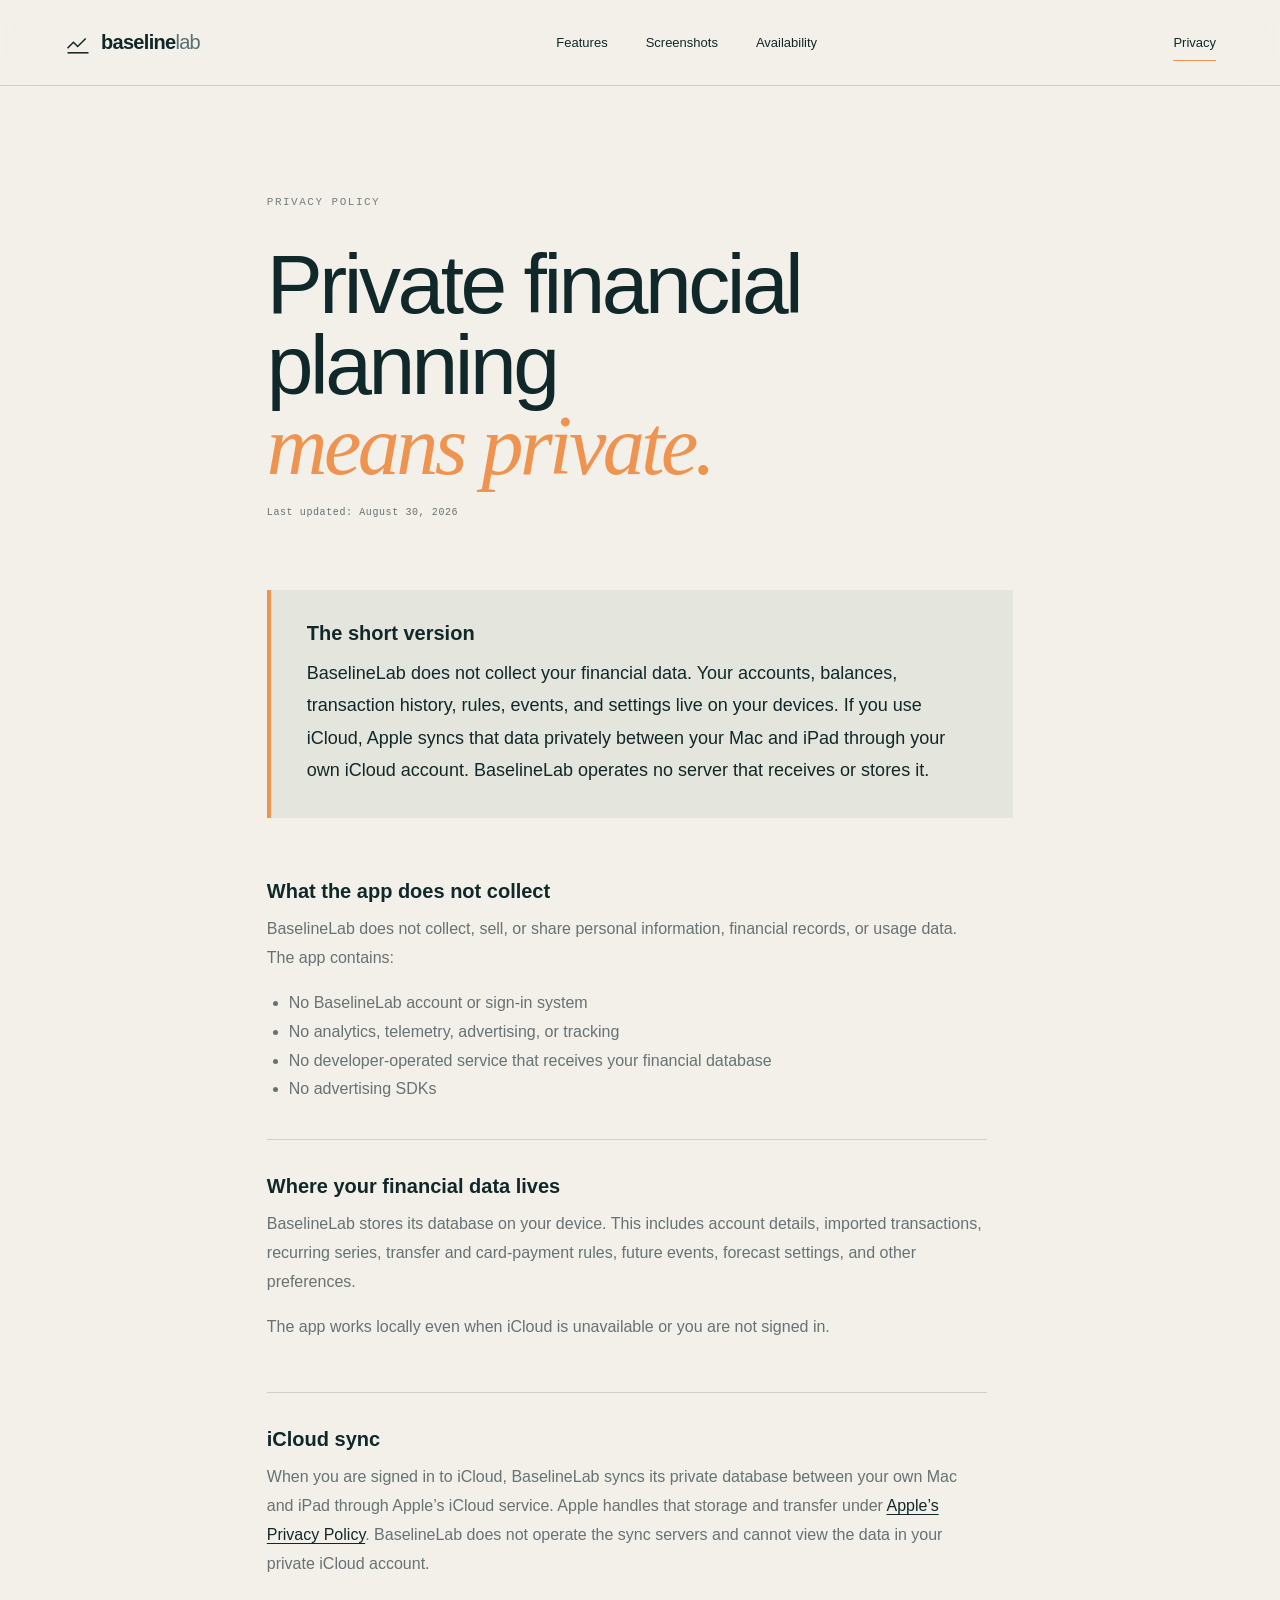
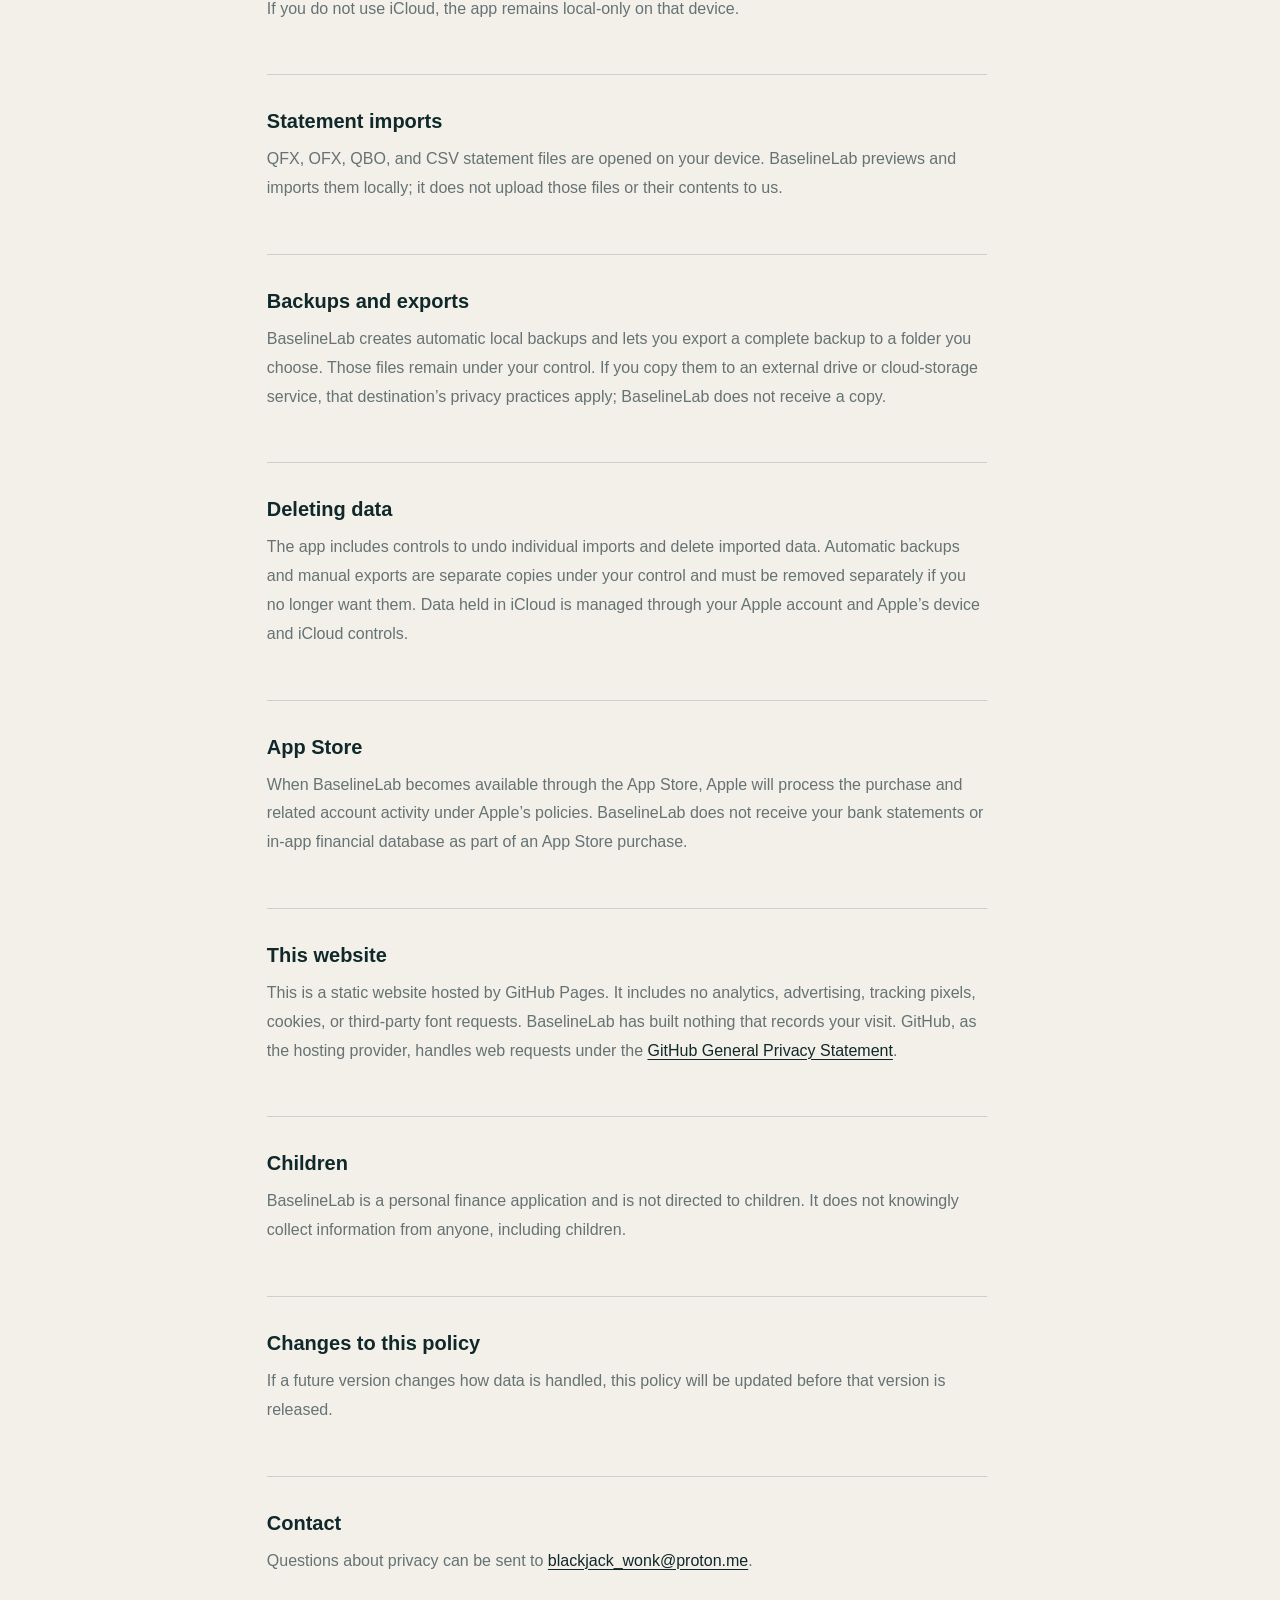
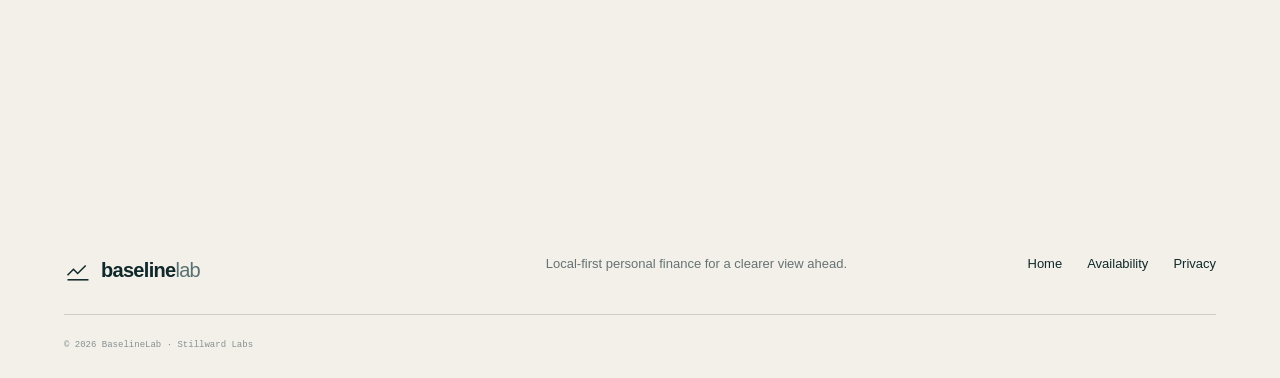
==== privacy.html @ f345fecb "Build BaselineLab website for GitHub Pages" ====
<!doctype html>
<html lang="en">
  <head>
    <meta charset="UTF-8" />
    <meta name="viewport" content="width=device-width, initial-scale=1" />
    <meta name="description" content="BaselineLab keeps your financial data on your devices, uses your private iCloud account for optional sync, and includes no analytics or advertising." />
    <meta name="theme-color" content="#10282a" />
    <link rel="canonical" href="https://baselinelab.app/privacy.html" />
    <meta property="og:title" content="BaselineLab — Privacy Policy" />
    <meta property="og:description" content="Your financial data lives on your devices. No BaselineLab account, analytics, advertising, or developer-operated data server." />
    <meta property="og:type" content="website" />
    <meta property="og:url" content="https://baselinelab.app/privacy.html" />
    <meta property="og:image" content="https://baselinelab.app/assets/screenshots/01-dashboard.png" />
    <meta name="twitter:card" content="summary_large_image" />
    <title>Privacy Policy — BaselineLab</title>
    <link rel="icon" href="assets/favicon.svg" type="image/svg+xml" />
    <link rel="stylesheet" href="styles.css" />
  </head>
  <body>
    <a class="skip-link" href="#main">Skip to content</a>
    <header class="site-header">
      <a class="brand" href="index.html" aria-label="BaselineLab home">
        <svg aria-hidden="true" viewBox="0 0 40 40"><path d="M5 27.5 13.5 19l6 6L31 13.5"/><path d="M5 34h30"/></svg>
        <span>baseline<span>lab</span></span>
      </a>
      <nav aria-label="Main navigation">
        <a href="index.html#features">Features</a>
        <a href="index.html#screenshots">Screenshots</a>
        <a href="index.html#availability">Availability</a>
      </nav>
      <a class="privacy-current" href="privacy.html" aria-current="page">Privacy</a>
    </header>

    <main class="policy-page" id="main">
      <p class="section-label">PRIVACY POLICY</p>
      <h1>Private financial planning<br/><em>means private.</em></h1>
      <p class="policy-updated">Last updated: August 30, 2026</p>

      <section class="policy-summary" aria-labelledby="short-version">
        <h2 id="short-version">The short version</h2>
        <p>BaselineLab does not collect your financial data. Your accounts, balances, transaction history, rules, events, and settings live on your devices. If you use iCloud, Apple syncs that data privately between your Mac and iPad through your own iCloud account. BaselineLab operates no server that receives or stores it.</p>
      </section>

      <div class="policy-content">
        <section>
          <h2>What the app does not collect</h2>
          <p>BaselineLab does not collect, sell, or share personal information, financial records, or usage data. The app contains:</p>
          <ul>
            <li>No BaselineLab account or sign-in system</li>
            <li>No analytics, telemetry, advertising, or tracking</li>
            <li>No developer-operated service that receives your financial database</li>
            <li>No advertising SDKs</li>
          </ul>
        </section>

        <section>
          <h2>Where your financial data lives</h2>
          <p>BaselineLab stores its database on your device. This includes account details, imported transactions, recurring series, transfer and card-payment rules, future events, forecast settings, and other preferences.</p>
          <p>The app works locally even when iCloud is unavailable or you are not signed in.</p>
        </section>

        <section>
          <h2>iCloud sync</h2>
          <p>When you are signed in to iCloud, BaselineLab syncs its private database between your own Mac and iPad through Apple’s iCloud service. Apple handles that storage and transfer under <a href="https://www.apple.com/legal/privacy/">Apple’s Privacy Policy</a>. BaselineLab does not operate the sync servers and cannot view the data in your private iCloud account.</p>
          <p>If you do not use iCloud, the app remains local-only on that device.</p>
        </section>

        <section>
          <h2>Statement imports</h2>
          <p>QFX, OFX, QBO, and CSV statement files are opened on your device. BaselineLab previews and imports them locally; it does not upload those files or their contents to us.</p>
        </section>

        <section>
          <h2>Backups and exports</h2>
          <p>BaselineLab creates automatic local backups and lets you export a complete backup to a folder you choose. Those files remain under your control. If you copy them to an external drive or cloud-storage service, that destination’s privacy practices apply; BaselineLab does not receive a copy.</p>
        </section>

        <section>
          <h2>Deleting data</h2>
          <p>The app includes controls to undo individual imports and delete imported data. Automatic backups and manual exports are separate copies under your control and must be removed separately if you no longer want them. Data held in iCloud is managed through your Apple account and Apple’s device and iCloud controls.</p>
        </section>

        <section>
          <h2>App Store</h2>
          <p>When BaselineLab becomes available through the App Store, Apple will process the purchase and related account activity under Apple’s policies. BaselineLab does not receive your bank statements or in-app financial database as part of an App Store purchase.</p>
        </section>

        <section>
          <h2>This website</h2>
          <p>This is a static website hosted by GitHub Pages. It includes no analytics, advertising, tracking pixels, cookies, or third-party font requests. BaselineLab has built nothing that records your visit. GitHub, as the hosting provider, handles web requests under the <a href="https://docs.github.com/en/site-policy/privacy-policies/github-general-privacy-statement">GitHub General Privacy Statement</a>.</p>
        </section>

        <section>
          <h2>Children</h2>
          <p>BaselineLab is a personal finance application and is not directed to children. It does not knowingly collect information from anyone, including children.</p>
        </section>

        <section>
          <h2>Changes to this policy</h2>
          <p>If a future version changes how data is handled, this policy will be updated before that version is released.</p>
        </section>

        <section>
          <h2>Contact</h2>
          <p>Questions about privacy can be sent to <a href="mailto:blackjack_wonk@proton.me">blackjack_wonk@proton.me</a>.</p>
        </section>
      </div>
    </main>

    <footer>
      <a class="brand brand-footer" href="index.html"><svg aria-hidden="true" viewBox="0 0 40 40"><path d="M5 27.5 13.5 19l6 6L31 13.5"/><path d="M5 34h30"/></svg><span>baseline<span>lab</span></span></a>
      <p>Local-first personal finance for a clearer view ahead.</p>
      <div><a href="index.html">Home</a><a href="index.html#availability">Availability</a><a href="privacy.html" aria-current="page">Privacy</a></div>
      <small>© <span id="year">2026</span> BaselineLab · Stillward Labs</small>
    </footer>
    <script>document.querySelector('#year').textContent = new Date().getFullYear();</script>
  </body>
</html>
---- styles.css ----
:root{--ink:#10282a;--paper:#f2f0e9;--muted:#667274;--orange:#ee9350;--line:rgba(16,40,42,.16);--serif:"Iowan Old Style","Palatino Linotype",Palatino,Georgia,serif;--sans:Avenir,"Avenir Next","Segoe UI",Arial,sans-serif;--mono:"SFMono-Regular",Consolas,"Liberation Mono",monospace}*{box-sizing:border-box}html{scroll-behavior:smooth}body{margin:0;background:var(--paper);color:var(--ink);font-family:var(--sans);font-size:16px}.skip-link{position:fixed;top:-60px;left:1rem;background:white;padding:.75rem 1rem;z-index:20}.skip-link:focus{top:1rem}.site-header{height:86px;display:flex;align-items:center;justify-content:space-between;padding:0 5vw;border-bottom:1px solid var(--line);position:relative;z-index:10}.brand{display:flex;align-items:center;color:var(--ink);text-decoration:none;font-size:20px;font-weight:600;letter-spacing:-.7px}.brand>span>span{font-weight:400;color:#587072}.brand svg{width:28px;margin-right:9px;fill:none;stroke:currentColor;stroke-width:2.2}.site-header nav{display:flex;gap:38px}.site-header nav a,footer a{color:var(--ink);text-decoration:none;font-size:13px}.site-header nav a:hover,footer a:hover{color:var(--orange)}.button{display:inline-flex;align-items:center;justify-content:center;gap:24px;background:var(--ink);color:#fff;text-decoration:none;padding:16px 20px;font-size:13px;font-weight:600;transition:.2s}.button:hover{background:#214346;transform:translateY(-2px)}.button-small{padding:11px 16px;gap:14px}.button.is-coming-soon{cursor:default;opacity:.8}.button.is-coming-soon:hover{transform:none}.menu-button{display:none;background:none;border:0}.hero{min-height:980px;padding:90px 5vw 80px;text-align:center;overflow:hidden;background-image:linear-gradient(rgba(16,40,42,.035) 1px,transparent 1px),linear-gradient(90deg,rgba(16,40,42,.035) 1px,transparent 1px);background-size:48px 48px;position:relative}.eyebrow,.section-label{font-family:var(--mono);font-size:11px;letter-spacing:1.5px}.eyebrow{display:flex;justify-content:center;align-items:center;gap:9px}.eyebrow span{width:6px;height:6px;border-radius:50%;background:var(--orange)}h1,h2,p{margin-top:0}h1{font-size:clamp(64px,8.6vw,128px);line-height:.85;letter-spacing:-6px;margin:42px 0 33px;font-weight:500}em{font-family:var(--serif);font-weight:400;color:var(--orange)}.hero-copy{max-width:680px;margin:0 auto;color:var(--muted);font-size:18px;line-height:1.7}.hero-actions{display:flex;gap:34px;justify-content:center;align-items:center;margin:34px 0 22px}.privacy-promise{display:flex;justify-content:center;gap:0;margin:0 0 62px;color:var(--muted);font:10px var(--mono);letter-spacing:.7px}.privacy-promise span{padding:0 18px;border-right:1px solid var(--line)}.privacy-promise span:last-child{border:0}.text-link{color:var(--ink);text-decoration:none;font-size:13px;border-bottom:1px solid var(--ink);padding:10px 0}.text-link span{margin-left:14px}.workbench{max-width:1160px;margin:auto;text-align:left;background:#f9f8f3;border:1px solid rgba(16,40,42,.25);box-shadow:0 35px 90px rgba(24,47,48,.16)}.window-bar{height:42px;background:#163234;color:#cdd7d4;display:flex;align-items:center;padding:0 17px;font:10px var(--mono);letter-spacing:.5px}.window-dots{display:flex;gap:5px;margin-right:23px}.window-dots i{width:6px;height:6px;border-radius:50%;background:#678082}.window-status{margin-left:auto}.window-status i{display:inline-block;width:5px;height:5px;border-radius:50%;background:#82bc9b;margin-right:5px}.workbench-body{display:grid;grid-template-columns:235px 1fr;min-height:460px}.side-panel{padding:30px 20px;border-right:1px solid var(--line);position:relative}.side-panel>strong,.canvas small{font:9px var(--mono);color:#7c8888;letter-spacing:1.3px}.project{display:flex;align-items:center;gap:11px;padding:13px 10px;margin:9px 0}.project.active{background:#e8e6df}.project-mark{height:26px;width:4px;background:#789}.project-mark.amber{background:#e69a5c}.project-mark.mint{background:#79a792}.project-mark.blue{background:#738fa4}.project b{display:block;font-size:11px}.project small{font:9px var(--mono);color:#899090}.side-note{position:absolute;bottom:22px;font:10px var(--mono);color:#718081}.side-note span{font-size:15px;margin-right:8px}.canvas{padding:34px 40px}.canvas-heading{display:flex;justify-content:space-between}.canvas-heading h2{font-size:25px;margin:6px 0 24px}.canvas-heading button{height:30px;border:1px solid var(--line);background:transparent}.metric-row{display:grid;grid-template-columns:repeat(3,1fr);border:1px solid var(--line)}.metric-row>div{padding:14px 17px;border-right:1px solid var(--line)}.metric-row>div:last-child{border:0}.metric-row small,.metric-row b,.metric-row span{display:block}.metric-row b{font-size:23px;margin:6px 0}.metric-row span{font:9px var(--mono);color:#7c8888}.metric-row .trend{color:#4a8a6c}.chart-wrap{margin-top:25px;position:relative;padding-left:35px}.chart{width:100%;overflow:visible}.grid path{stroke:#dfe1dc;stroke-width:1}.baseline{fill:none;stroke:#829294;stroke-width:1.5;stroke-dasharray:5 5}.area{fill:url(#area)}.signal{fill:none;stroke:var(--orange);stroke-width:3}.points circle{fill:#fbfaf6;stroke:var(--orange);stroke-width:2}.chart-labels{position:absolute;left:0;top:3px;height:88%;display:flex;flex-direction:column;justify-content:space-between;font:8px var(--mono);color:#8b9595}.chart-dates{display:flex;justify-content:space-between;font:8px var(--mono);color:#8b9595}.scroll-cue{font:9px var(--mono);letter-spacing:1px;margin-top:42px}.scroll-cue span{display:inline-block;width:50px;border-top:1px solid;margin-left:12px;vertical-align:middle}.statement{padding:140px 7vw}.section-label{color:#738082}.statement h2,.workflow h2,.privacy-section h2,.cta h2{font-size:clamp(46px,6vw,86px);line-height:.97;letter-spacing:-3.5px;font-weight:500;margin:45px 0}.statement-copy{display:grid;grid-template-columns:1fr 1fr;gap:8vw;max-width:800px;margin-left:auto;color:var(--muted);line-height:1.7}.feature-grid{display:grid;grid-template-columns:repeat(3,1fr);margin-top:100px;border-top:1px solid var(--line);border-bottom:1px solid var(--line)}.feature-card{padding:38px 5vw 42px 0;border-right:1px solid var(--line);position:relative}.feature-card+article{padding-left:4vw}.feature-card:last-child{border:0}.feature-card .number{font:10px var(--mono);color:#7d898a;position:absolute;right:26px}.feature-card svg{width:55px;height:55px;fill:none;stroke:var(--ink);stroke-width:1.3;margin:20px 0 40px}.feature-card h3{font-size:18px}.feature-card p{font-size:13px;line-height:1.7;color:var(--muted)}.workflow{background:#e4e5dd;padding:130px 7vw}.workflow-title{display:grid;grid-template-columns:1.5fr .7fr;align-items:end}.workflow-title p{color:var(--muted);line-height:1.8;margin-bottom:55px}.steps{list-style:none;margin:35px 0 0;padding:0;border-top:1px solid var(--line)}.steps li{display:grid;grid-template-columns:12% 1fr;border-bottom:1px solid var(--line);padding:31px 0;align-items:center}.steps li>span{font:11px var(--mono);color:var(--orange)}.steps div{display:grid;grid-template-columns:35% 1fr;align-items:center}.steps b{font-size:25px}.steps p{margin:0;color:var(--muted);font-size:14px}.privacy-section{padding:130px 7vw;background:#f7f5ee}.privacy-layout{display:grid;grid-template-columns:1.4fr .6fr;align-items:end;gap:8vw}.privacy-layout h2{margin-bottom:0}.privacy-copy{color:var(--muted);line-height:1.8;padding-bottom:8px}.privacy-copy .text-link{display:inline-block;margin-top:10px}.cta{background:var(--ink);color:#f4f1e8;text-align:center;padding:150px 5vw;position:relative;overflow:hidden}.cta .section-label{color:#9aa9a6}.cta h2{position:relative}.cta p:not(.section-label){max-width:560px;margin:0 auto 35px;color:#a7b3b1;line-height:1.7}.button-light{background:#f2efe5;color:var(--ink);position:relative}.cta-orbit{position:absolute;width:620px;height:620px;left:50%;top:50%;transform:translate(-50%,-50%);border:1px solid rgba(255,255,255,.05);border-radius:50%}.cta-orbit i{position:absolute;border:1px solid rgba(255,255,255,.04);border-radius:50%;inset:80px}.cta-orbit i:nth-child(2){inset:170px}.cta-orbit i:nth-child(3){inset:-100px}footer{padding:65px 5vw 28px;display:grid;grid-template-columns:1fr 1fr auto;align-items:start;gap:30px}footer p{color:var(--muted);font-size:13px}footer>div{display:flex;gap:25px}footer small{grid-column:1/-1;border-top:1px solid var(--line);padding-top:25px;font:9px var(--mono);color:#879191}.reveal{opacity:0;transform:translateY(18px);transition:opacity .7s ease,transform .7s ease}.reveal.visible{opacity:1;transform:none}
@media(max-width:760px){.site-header{height:72px}.site-header nav,.site-header>.button{display:none}.menu-button{display:block;width:34px;height:34px}.menu-button span{display:block;border-top:1px solid var(--ink);margin:7px}.site-header.open nav{display:flex;position:absolute;top:72px;left:0;right:0;background:var(--paper);padding:25px 5vw;flex-direction:column;border-bottom:1px solid var(--line)}.hero{padding-top:75px;min-height:auto}.eyebrow{font-size:9px}h1{font-size:58px;letter-spacing:-3px}.hero-copy{font-size:16px}.hero-actions{flex-direction:column;margin-bottom:22px}.privacy-promise{flex-wrap:wrap;row-gap:10px;margin-bottom:48px}.workbench{min-width:720px;transform:translateX(-10%)}.workbench-body{grid-template-columns:180px 1fr}.side-panel{padding:24px 12px}.canvas{padding:25px}.statement,.workflow,.privacy-section{padding:90px 6vw}.statement h2,.workflow h2,.privacy-section h2,.cta h2{font-size:48px;letter-spacing:-2px}.statement-copy,.workflow-title,.privacy-layout{grid-template-columns:1fr}.privacy-layout{gap:28px}.feature-grid{grid-template-columns:1fr;margin-top:60px}.feature-card,.feature-card+article{padding:35px 0;border-right:0;border-bottom:1px solid var(--line)}.feature-card:last-child{border:0}.steps li{grid-template-columns:18% 1fr}.steps div{grid-template-columns:1fr}.steps p{margin-top:8px}.cta{padding:100px 6vw}footer{grid-template-columns:1fr}footer small{grid-column:1}.brand-footer{margin-bottom:10px}}
@media(prefers-reduced-motion:reduce){html{scroll-behavior:auto}.reveal{opacity:1;transform:none;transition:none}.button{transition:none}}

/* Product screenshots and policy pages */
.site-header{position:sticky;top:0;background:rgba(242,240,233,.94);backdrop-filter:blur(16px);-webkit-backdrop-filter:blur(16px);z-index:100}
.privacy-current{color:var(--ink);font-size:13px;text-decoration:none;border-bottom:1px solid var(--orange);padding:10px 0}
.app-preview{max-width:1240px;margin:0 auto;text-align:left}
.app-preview img{display:block;width:100%;height:auto;border:1px solid rgba(16,40,42,.28);border-radius:18px;box-shadow:0 35px 90px rgba(24,47,48,.2)}
.app-preview figcaption{margin-top:14px;color:var(--muted);font:10px var(--mono);letter-spacing:.4px;text-align:center}
.screenshots-section{padding:130px 7vw;background:#10282a;color:#f2f0e9}
.screenshots-section .section-label{color:#9eadaa}
.screenshots-heading{display:grid;grid-template-columns:1.35fr .65fr;gap:8vw;align-items:end}
.screenshots-heading h2{font-size:clamp(46px,6vw,86px);line-height:.97;letter-spacing:-3.5px;font-weight:500;margin:45px 0 70px}
.screenshots-heading p{color:#a7b3b1;line-height:1.8;margin-bottom:78px}
.screenshot-grid{display:grid;grid-template-columns:repeat(2,minmax(0,1fr));gap:30px}
.screenshot-card{margin:0;min-width:0}
.screenshot-card-wide{grid-column:1/-1}
.screenshot-card img{display:block;width:100%;height:auto;border:1px solid rgba(255,255,255,.16);border-radius:12px;background:#191919;box-shadow:0 24px 55px rgba(0,0,0,.24)}
.screenshot-card figcaption{display:flex;gap:24px;align-items:baseline;padding:18px 4px 12px}
.screenshot-card figcaption b{font-size:15px;white-space:nowrap}
.screenshot-card figcaption span{color:#a7b3b1;font-size:13px;line-height:1.6}
.policy-page{max-width:900px;margin:0 auto;padding:110px 6vw 130px}
.policy-page>h1{font-size:clamp(48px,7vw,84px);line-height:.96;letter-spacing:-3.5px;margin:36px 0 20px}
.policy-updated{color:var(--muted);font:10px var(--mono);letter-spacing:.6px;margin-bottom:72px}
.policy-summary{background:#e4e5dd;border-left:4px solid var(--orange);padding:32px 36px;margin-bottom:62px}
.policy-summary h2,.policy-content h2{font-size:20px;margin:0 0 12px}
.policy-summary p,.policy-content p,.policy-content li{color:var(--muted);line-height:1.8}
.policy-summary p{font-size:18px;margin:0;color:var(--ink)}
.policy-content{max-width:720px}
.policy-content section{padding:0 0 35px;margin:0 0 35px;border-bottom:1px solid var(--line)}
.policy-content section:last-child{border-bottom:0}
.policy-content ul{margin:15px 0 0;padding-left:22px}
.policy-content a{color:var(--ink);text-decoration-thickness:1px;text-underline-offset:3px}
.policy-content a:hover{color:var(--orange)}

@media(max-width:760px){
  .site-header{padding:0 6vw}
  .privacy-current{font-size:12px}
  .app-preview{margin-left:-3vw;margin-right:-3vw}
  .app-preview img{border-radius:10px}
  .screenshots-section{padding:90px 6vw}
  .screenshots-heading{grid-template-columns:1fr;gap:0}
  .screenshots-heading h2{font-size:48px;letter-spacing:-2px;margin-bottom:25px}
  .screenshots-heading p{margin-bottom:50px}
  .screenshot-grid{grid-template-columns:1fr;gap:42px}
  .screenshot-card-wide{grid-column:auto}
  .screenshot-card figcaption{display:block}
  .screenshot-card figcaption span{display:block;margin-top:7px}
  .policy-page{padding:75px 6vw 90px}
  .policy-page>h1{font-size:50px;letter-spacing:-2.4px}
  .policy-summary{padding:26px 24px}
}
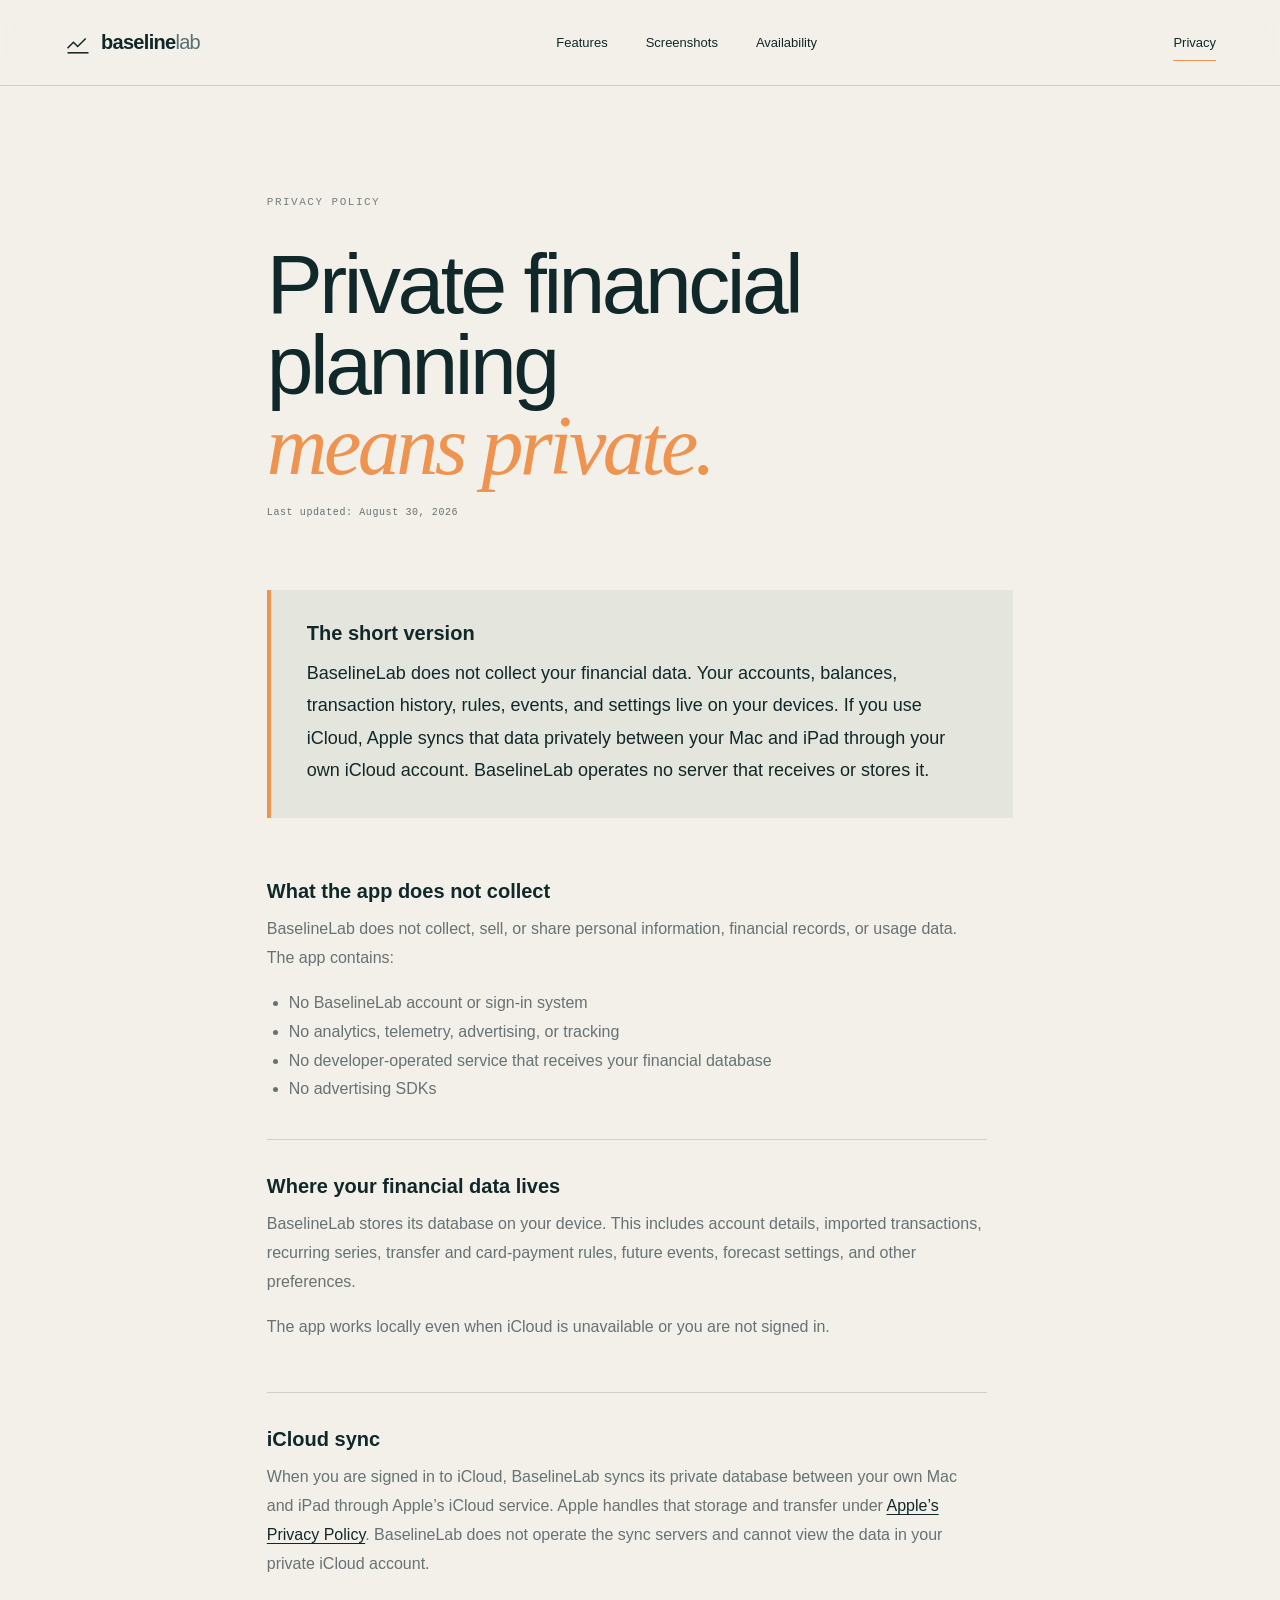
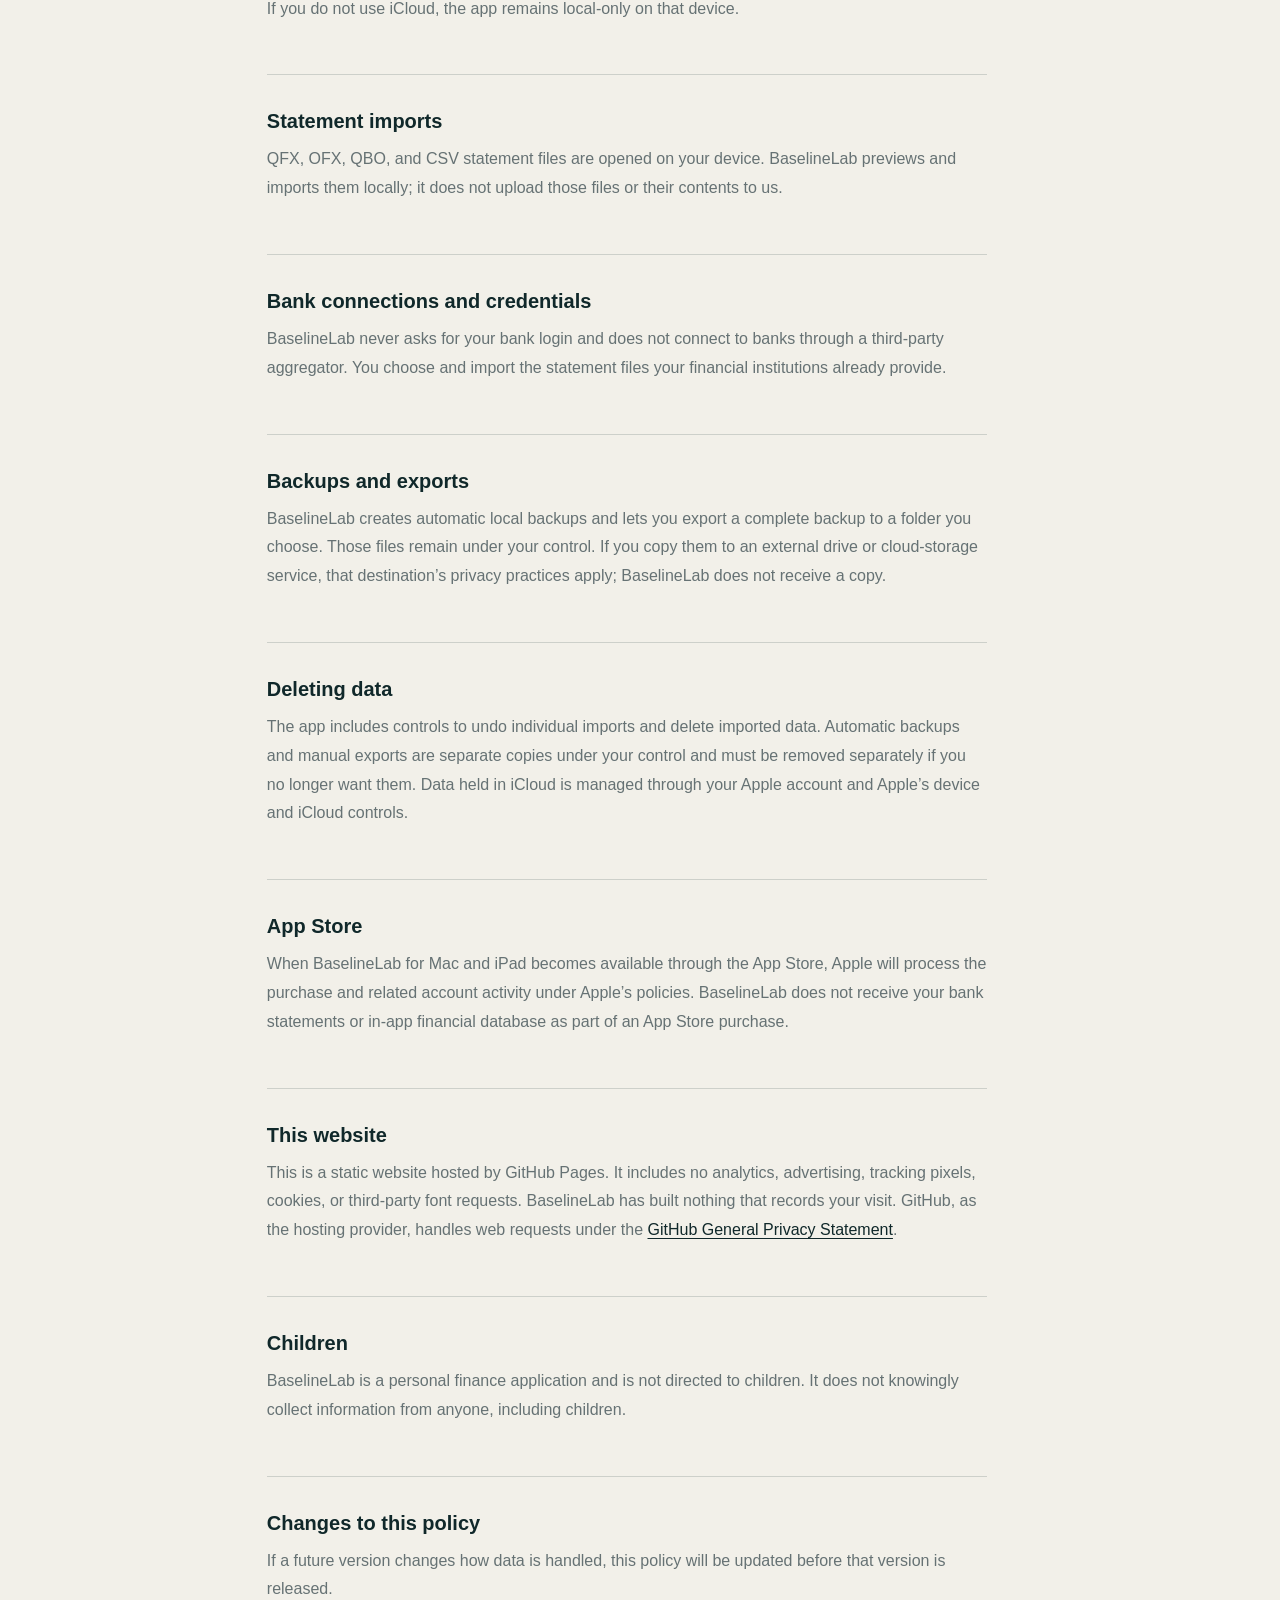
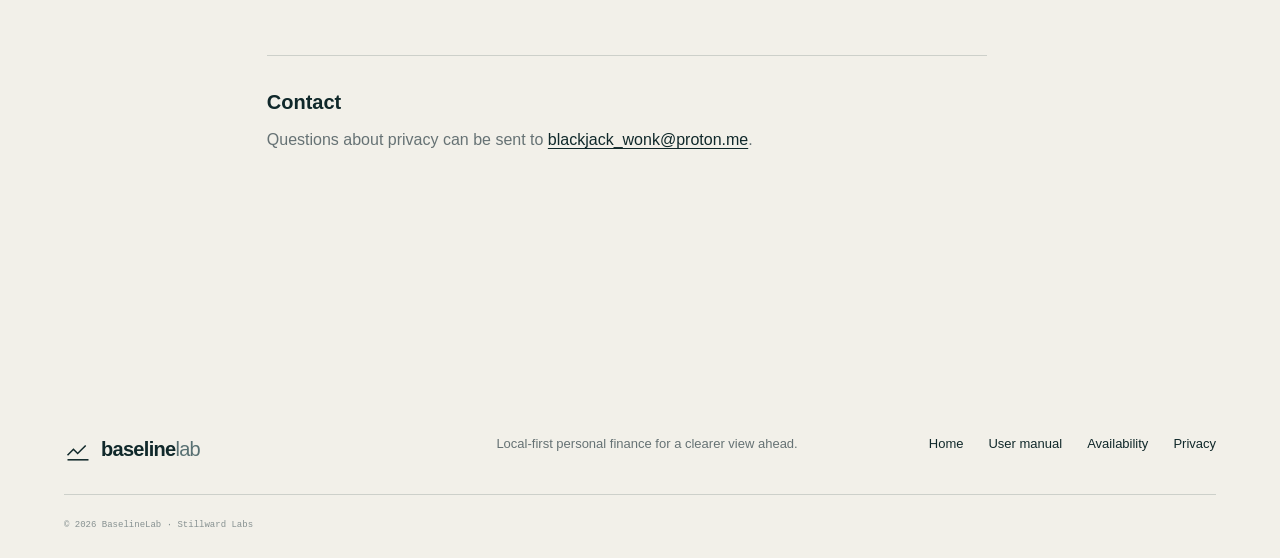
==== commit 5d4bd958: "Add launch brief revisions and user manual" ====
--- a/privacy.html
+++ b/privacy.html
@@ -14,7 +14,7 @@
     <meta name="twitter:card" content="summary_large_image" />
     <title>Privacy Policy — BaselineLab</title>
     <link rel="icon" href="assets/favicon.svg" type="image/svg+xml" />
-    <link rel="stylesheet" href="styles.css" />
+    <link rel="stylesheet" href="styles.css?v=20260830-brief" />
   </head>
   <body>
     <a class="skip-link" href="#main">Skip to content</a>
@@ -71,6 +71,11 @@
         </section>
 
         <section>
+          <h2>Bank connections and credentials</h2>
+          <p>BaselineLab never asks for your bank login and does not connect to banks through a third-party aggregator. You choose and import the statement files your financial institutions already provide.</p>
+        </section>
+
+        <section>
           <h2>Backups and exports</h2>
           <p>BaselineLab creates automatic local backups and lets you export a complete backup to a folder you choose. Those files remain under your control. If you copy them to an external drive or cloud-storage service, that destination’s privacy practices apply; BaselineLab does not receive a copy.</p>
         </section>
@@ -82,7 +87,7 @@
 
         <section>
           <h2>App Store</h2>
-          <p>When BaselineLab becomes available through the App Store, Apple will process the purchase and related account activity under Apple’s policies. BaselineLab does not receive your bank statements or in-app financial database as part of an App Store purchase.</p>
+          <p>When BaselineLab for Mac and iPad becomes available through the App Store, Apple will process the purchase and related account activity under Apple’s policies. BaselineLab does not receive your bank statements or in-app financial database as part of an App Store purchase.</p>
         </section>
 
         <section>
@@ -110,7 +115,7 @@
     <footer>
       <a class="brand brand-footer" href="index.html"><svg aria-hidden="true" viewBox="0 0 40 40"><path d="M5 27.5 13.5 19l6 6L31 13.5"/><path d="M5 34h30"/></svg><span>baseline<span>lab</span></span></a>
       <p>Local-first personal finance for a clearer view ahead.</p>
-      <div><a href="index.html">Home</a><a href="index.html#availability">Availability</a><a href="privacy.html" aria-current="page">Privacy</a></div>
+      <div><a href="index.html">Home</a><a href="docs/manual.html">User manual</a><a href="index.html#availability">Availability</a><a href="privacy.html" aria-current="page">Privacy</a></div>
       <small>© <span id="year">2026</span> BaselineLab · Stillward Labs</small>
     </footer>
     <script>document.querySelector('#year').textContent = new Date().getFullYear();</script>
--- a/styles.css
+++ b/styles.css
@@ -8,18 +8,115 @@
 .app-preview{max-width:1240px;margin:0 auto;text-align:left}
 .app-preview img{display:block;width:100%;height:auto;border:1px solid rgba(16,40,42,.28);border-radius:18px;box-shadow:0 35px 90px rgba(24,47,48,.2)}
 .app-preview figcaption{margin-top:14px;color:var(--muted);font:10px var(--mono);letter-spacing:.4px;text-align:center}
+.hero-copy strong{color:var(--ink);font-weight:600}
+.button-secondary{border:1px solid rgba(16,40,42,.35);background:transparent;color:var(--ink)}
+.button-secondary:hover{border-color:var(--ink);background:rgba(16,40,42,.08)}
+.hero-workflow-link{display:inline-block;margin:0 0 32px}
+.feature-proof{margin-top:20px;padding-top:18px;border-top:1px solid var(--line);color:var(--ink)!important;font-size:12px!important}
+.cash-pool-feature{display:grid;grid-template-columns:1.15fr .85fr;gap:7vw;align-items:center;margin-top:60px;padding:58px 5vw;background:#e4e5dd;border-left:4px solid var(--orange)}
+.cash-pool-feature h3{max-width:620px;margin:18px 0;font:500 clamp(30px,3.4vw,48px)/1.05 var(--sans);letter-spacing:-1.8px}
+.cash-pool-feature>div>p:last-child{max-width:690px;margin:0;color:var(--muted);line-height:1.75}
+.warning-signal{margin:0;padding:30px;border:1px solid rgba(16,40,42,.18);background:#f7f5ee;box-shadow:0 20px 50px rgba(24,47,48,.1)}
+.warning-signal span,.manual-callout span{display:block;color:var(--orange);font:10px var(--mono);letter-spacing:1.1px}
+.warning-signal strong{display:block;margin:15px 0;font:500 clamp(24px,3vw,38px)/1.08 var(--serif);color:var(--ink)}
+.warning-signal p{margin:0;color:var(--muted);font-size:13px;line-height:1.6}
 .screenshots-section{padding:130px 7vw;background:#10282a;color:#f2f0e9}
 .screenshots-section .section-label{color:#9eadaa}
 .screenshots-heading{display:grid;grid-template-columns:1.35fr .65fr;gap:8vw;align-items:end}
 .screenshots-heading h2{font-size:clamp(46px,6vw,86px);line-height:.97;letter-spacing:-3.5px;font-weight:500;margin:45px 0 70px}
 .screenshots-heading p{color:#a7b3b1;line-height:1.8;margin-bottom:78px}
-.screenshot-grid{display:grid;grid-template-columns:repeat(2,minmax(0,1fr));gap:30px}
-.screenshot-card{margin:0;min-width:0}
-.screenshot-card-wide{grid-column:1/-1}
-.screenshot-card img{display:block;width:100%;height:auto;border:1px solid rgba(255,255,255,.16);border-radius:12px;background:#191919;box-shadow:0 24px 55px rgba(0,0,0,.24)}
-.screenshot-card figcaption{display:flex;gap:24px;align-items:baseline;padding:18px 4px 12px}
-.screenshot-card figcaption b{font-size:15px;white-space:nowrap}
-.screenshot-card figcaption span{color:#a7b3b1;font-size:13px;line-height:1.6}
+.screenshot-carousel{max-width:1080px;margin:0 auto}
+.screenshot-viewport{overflow-x:auto;scroll-snap-type:x mandatory;scroll-behavior:smooth;scrollbar-width:none;outline:none}
+.screenshot-viewport::-webkit-scrollbar{display:none}
+.screenshot-viewport:focus-visible{outline:2px solid var(--orange);outline-offset:8px}
+.screenshot-track{display:flex;gap:28px}
+.screenshot-slide{flex:0 0 100%;min-width:0;margin:0;scroll-snap-align:start;scroll-snap-stop:always}
+.screenshot-open{display:block;position:relative;width:100%;padding:0;border:0;border-radius:14px;background:transparent;color:#f2f0e9;cursor:zoom-in}
+.screenshot-open::after{content:"View full size ↗";position:absolute;right:14px;bottom:14px;padding:8px 10px;border:1px solid rgba(255,255,255,.24);border-radius:6px;background:rgba(16,40,42,.88);color:#f2f0e9;font:10px var(--mono);letter-spacing:.4px;backdrop-filter:blur(8px);-webkit-backdrop-filter:blur(8px)}
+.screenshot-open img{display:block;width:auto;height:auto;max-width:100%;max-height:calc(100vh - 260px);margin:0 auto;border:1px solid rgba(255,255,255,.16);border-radius:14px;background:#191919;box-shadow:0 24px 55px rgba(0,0,0,.24)}
+.screenshot-open:hover img,.screenshot-open:focus-visible img{border-color:var(--orange)}
+.screenshot-open:focus-visible{outline:2px solid var(--orange);outline-offset:6px}
+.screenshot-slide figcaption{display:grid;grid-template-columns:minmax(120px,.25fr) 1fr;gap:24px;align-items:baseline;padding:20px 4px 10px}
+.screenshot-slide figcaption b{font-size:16px;white-space:nowrap}
+.screenshot-slide figcaption span{color:#a7b3b1;font-size:14px;line-height:1.6}
+.screenshot-controls{display:flex;align-items:center;justify-content:space-between;margin-top:18px;padding-top:20px;border-top:1px solid rgba(255,255,255,.16)}
+.screenshot-counter{color:#a7b3b1;font:11px var(--mono);letter-spacing:1px}
+.screenshot-controls>div{display:flex;gap:10px}
+.screenshot-nav{width:48px;height:48px;border:1px solid rgba(255,255,255,.32);border-radius:50%;background:transparent;color:#f2f0e9;font-size:20px;cursor:pointer;transition:background .2s,border-color .2s,opacity .2s}
+.screenshot-nav:hover:not(:disabled),.screenshot-nav:focus-visible{background:var(--orange);border-color:var(--orange);color:var(--ink)}
+.screenshot-nav:disabled{cursor:default;opacity:.28}
+.screenshot-lightbox{width:calc(100vw - 28px);height:calc(100vh - 28px);max-width:none;max-height:none;margin:auto;padding:0;border:1px solid rgba(255,255,255,.18);border-radius:16px;background:#0b1f21;color:#f2f0e9;box-shadow:0 35px 100px rgba(0,0,0,.5);overflow:hidden}
+.screenshot-lightbox::backdrop{background:rgba(3,12,13,.82);backdrop-filter:blur(8px);-webkit-backdrop-filter:blur(8px)}
+.lightbox-shell{display:grid;grid-template-rows:auto minmax(0,1fr);height:100%}
+.lightbox-toolbar{display:grid;grid-template-columns:minmax(0,1fr) auto;gap:28px;align-items:center;padding:16px 20px;border-bottom:1px solid rgba(255,255,255,.14);background:#10282a}
+.lightbox-copy{min-width:0}
+.lightbox-copy b,.lightbox-copy span{display:block}
+.lightbox-copy b{font-size:15px;margin-bottom:4px}
+.lightbox-copy span{overflow:hidden;color:#a7b3b1;font-size:12px;line-height:1.4;text-overflow:ellipsis;white-space:nowrap}
+.lightbox-actions{display:flex;gap:10px}
+.lightbox-zoom,.lightbox-close{height:40px;padding:0 14px;border:1px solid rgba(255,255,255,.28);border-radius:6px;background:transparent;color:#f2f0e9;font:11px var(--mono);cursor:pointer}
+.lightbox-close span{font-size:18px;margin-left:8px;vertical-align:-1px}
+.lightbox-zoom:hover,.lightbox-close:hover,.lightbox-zoom:focus-visible,.lightbox-close:focus-visible{border-color:var(--orange);background:var(--orange);color:var(--ink)}
+.lightbox-stage{display:grid;place-items:center;min-height:0;padding:20px;overflow:auto;background:#071719;cursor:zoom-in}
+.lightbox-image{display:block;width:auto;height:auto;max-width:100%;max-height:calc(100vh - 110px);box-shadow:0 20px 60px rgba(0,0,0,.42)}
+.lightbox-stage.is-zoomed{display:block;cursor:zoom-out}
+.lightbox-stage.is-zoomed .lightbox-image{max-width:none;max-height:none;margin:0 auto}
+body.lightbox-open{overflow:hidden}
+.privacy-points{display:grid;grid-template-columns:1fr 1fr;gap:1px;margin-top:70px;background:var(--line);border:1px solid var(--line)}
+.privacy-points article{padding:36px;background:#f7f5ee}
+.privacy-points h3{margin:0 0 12px;font-size:18px}
+.privacy-points p{margin:0;color:var(--muted);font-size:14px;line-height:1.75}
+.faq-section{padding:130px 7vw;background:var(--paper)}
+.faq-heading{display:grid;grid-template-columns:1.35fr .65fr;gap:8vw;align-items:end}
+.faq-heading h2{font-size:clamp(46px,6vw,86px);line-height:.97;letter-spacing:-3.5px;font-weight:500;margin:45px 0 70px}
+.faq-heading p{margin-bottom:78px;color:var(--muted);line-height:1.8}
+.faq-heading a{color:var(--ink);text-underline-offset:4px}
+.faq-list{border-top:1px solid var(--line)}
+.faq-list details{border-bottom:1px solid var(--line)}
+.faq-list summary{display:flex;align-items:center;justify-content:space-between;gap:30px;padding:27px 4px;list-style:none;font-size:20px;font-weight:600;cursor:pointer}
+.faq-list summary::-webkit-details-marker{display:none}
+.faq-list summary::after{content:"+";flex:0 0 auto;color:var(--orange);font:28px/1 var(--serif)}
+.faq-list details[open] summary::after{content:"−"}
+.faq-list details p{max-width:850px;margin:0;padding:0 4px 30px;color:var(--muted);font-size:15px;line-height:1.8}
+.faq-list details p strong{color:var(--ink)}
+.manual-callout{display:grid;grid-template-columns:1fr auto;gap:8px 30px;align-items:center;margin-top:55px;padding:30px 34px;border:1px solid var(--line);color:var(--ink);text-decoration:none;transition:background .2s,border-color .2s}
+.manual-callout span{grid-column:1}
+.manual-callout strong{grid-column:1;font-size:20px}
+.manual-callout i{grid-column:2;grid-row:1/3;font:normal 30px var(--serif)}
+.manual-callout:hover{border-color:var(--orange);background:#f7f5ee}
+.cta-actions{display:flex;justify-content:center;gap:14px;position:relative}
+.button-outline-light{border:1px solid rgba(242,239,229,.45);background:transparent;color:#f2efe5}
+.button-outline-light:hover{border-color:var(--orange);background:var(--orange);color:var(--ink)}
+footer>div{flex-wrap:wrap}
+.manual-page{max-width:1220px;margin:0 auto;padding:90px 6vw 130px}
+.manual-page-header{max-width:880px;margin-bottom:70px}
+.manual-page-header .section-label{margin-bottom:22px}
+.manual-page-header h1{font-size:clamp(48px,7vw,86px);line-height:.95;letter-spacing:-3.8px;font-weight:500;margin:0 0 24px}
+.manual-page-header p{max-width:680px;color:var(--muted);font-size:17px;line-height:1.75}
+.manual-layout{display:grid;grid-template-columns:230px minmax(0,1fr);gap:7vw;align-items:start}
+.manual-toc{position:sticky;top:112px;max-height:calc(100vh - 140px);overflow:auto;padding-right:16px}
+.manual-toc>strong{display:block;margin-bottom:16px;font:10px var(--mono);letter-spacing:1px;color:var(--muted)}
+.manual-toc ul{margin:0;padding:0;list-style:none}
+.manual-toc>ul>li>a{display:none}
+.manual-toc>ul>li>ul{display:block}
+.manual-toc a{display:block;padding:6px 0;color:var(--muted);font-size:12px;line-height:1.35;text-decoration:none}
+.manual-toc a:hover{color:var(--orange)}
+.manual-content{min-width:0;max-width:860px}
+.manual-content>h1{display:none}
+.manual-content h2{scroll-margin-top:110px;margin:90px 0 28px;padding-top:48px;border-top:1px solid var(--line);font-size:34px;letter-spacing:-1px}
+.manual-content h2:first-of-type{margin-top:0}
+.manual-content h3{scroll-margin-top:110px;margin:42px 0 16px;font-size:22px}
+.manual-content h4{margin:28px 0 12px}
+.manual-content p,.manual-content li{color:var(--muted);line-height:1.75}
+.manual-content strong{color:var(--ink)}
+.manual-content a{color:var(--ink);text-underline-offset:3px}
+.manual-content img{display:block;width:100%;height:auto;margin:32px 0 44px;border:1px solid var(--line);border-radius:12px;box-shadow:0 20px 55px rgba(24,47,48,.13)}
+.manual-content blockquote{margin:28px 0;padding:20px 24px;border-left:4px solid var(--orange);background:#e4e5dd}
+.manual-content blockquote p{margin:0;color:var(--ink)}
+.manual-content table{width:100%;margin:26px 0 38px;border-collapse:collapse;font-size:13px}
+.manual-content th,.manual-content td{padding:12px 14px;border:1px solid var(--line);text-align:left;vertical-align:top}
+.manual-content th{background:#e4e5dd;color:var(--ink)}
+.manual-content hr{margin:60px 0;border:0;border-top:1px solid var(--line)}
 .policy-page{max-width:900px;margin:0 auto;padding:110px 6vw 130px}
 .policy-page>h1{font-size:clamp(48px,7vw,84px);line-height:.96;letter-spacing:-3.5px;margin:36px 0 20px}
 .policy-updated{color:var(--muted);font:10px var(--mono);letter-spacing:.6px;margin-bottom:72px}
@@ -39,14 +136,40 @@
   .privacy-current{font-size:12px}
   .app-preview{margin-left:-3vw;margin-right:-3vw}
   .app-preview img{border-radius:10px}
+  .hero-actions{gap:12px}
+  .hero-actions .button{width:100%;max-width:360px}
+  .cash-pool-feature{grid-template-columns:1fr;gap:38px;margin-top:45px;padding:40px 7vw}
   .screenshots-section{padding:90px 6vw}
   .screenshots-heading{grid-template-columns:1fr;gap:0}
   .screenshots-heading h2{font-size:48px;letter-spacing:-2px;margin-bottom:25px}
   .screenshots-heading p{margin-bottom:50px}
-  .screenshot-grid{grid-template-columns:1fr;gap:42px}
-  .screenshot-card-wide{grid-column:auto}
-  .screenshot-card figcaption{display:block}
-  .screenshot-card figcaption span{display:block;margin-top:7px}
+  .screenshot-track{gap:16px}
+  .screenshot-open::after{right:8px;bottom:8px;padding:6px 8px;font-size:9px}
+  .screenshot-slide figcaption{display:block;padding-top:16px}
+  .screenshot-slide figcaption span{display:block;margin-top:7px}
+  .screenshot-controls{margin-top:12px}
+  .screenshot-lightbox{width:100vw;height:100dvh;border:0;border-radius:0}
+  .lightbox-toolbar{grid-template-columns:1fr;gap:12px;padding:12px}
+  .lightbox-copy span{white-space:normal}
+  .lightbox-actions{justify-content:space-between}
+  .lightbox-stage{padding:8px}
+  .lightbox-image{max-height:calc(100dvh - 150px)}
+  .privacy-points{grid-template-columns:1fr;margin-top:50px}
+  .faq-section{padding:90px 6vw}
+  .faq-heading{grid-template-columns:1fr;gap:0}
+  .faq-heading h2{font-size:48px;letter-spacing:-2px;margin-bottom:25px}
+  .faq-heading p{margin-bottom:50px}
+  .faq-list summary{padding:24px 0;font-size:18px}
+  .faq-list details p{padding-left:0;padding-right:0}
+  .manual-callout{padding:25px 22px}
+  .cta-actions{flex-direction:column;align-items:center}
+  .cta-actions .button{width:100%;max-width:360px}
+  .manual-page{padding:70px 6vw 90px}
+  .manual-page-header h1{font-size:52px;letter-spacing:-2.5px}
+  .manual-layout{grid-template-columns:1fr}
+  .manual-toc{position:static;max-height:none;padding:22px;border:1px solid var(--line)}
+  .manual-content h2{margin-top:65px;padding-top:36px;font-size:30px}
+  .manual-content table{display:block;overflow-x:auto}
   .policy-page{padding:75px 6vw 90px}
   .policy-page>h1{font-size:50px;letter-spacing:-2.4px}
   .policy-summary{padding:26px 24px}
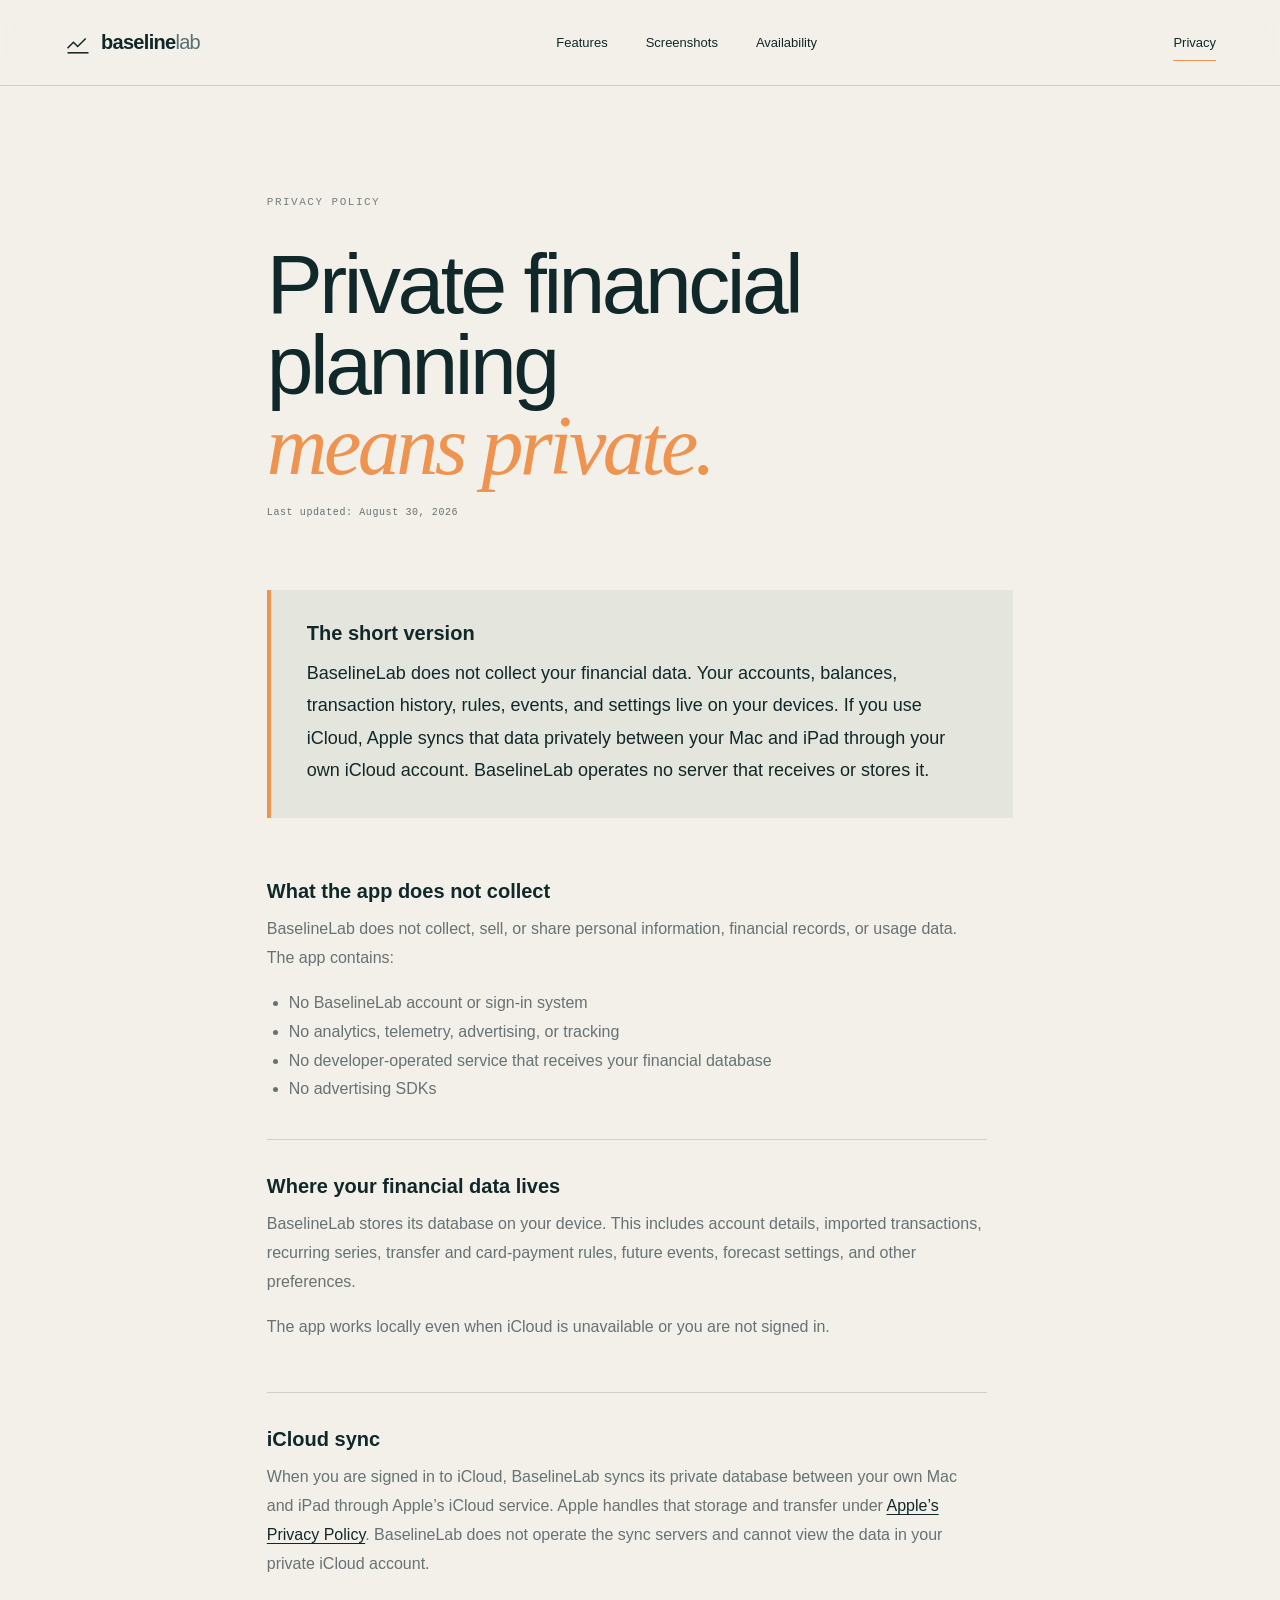
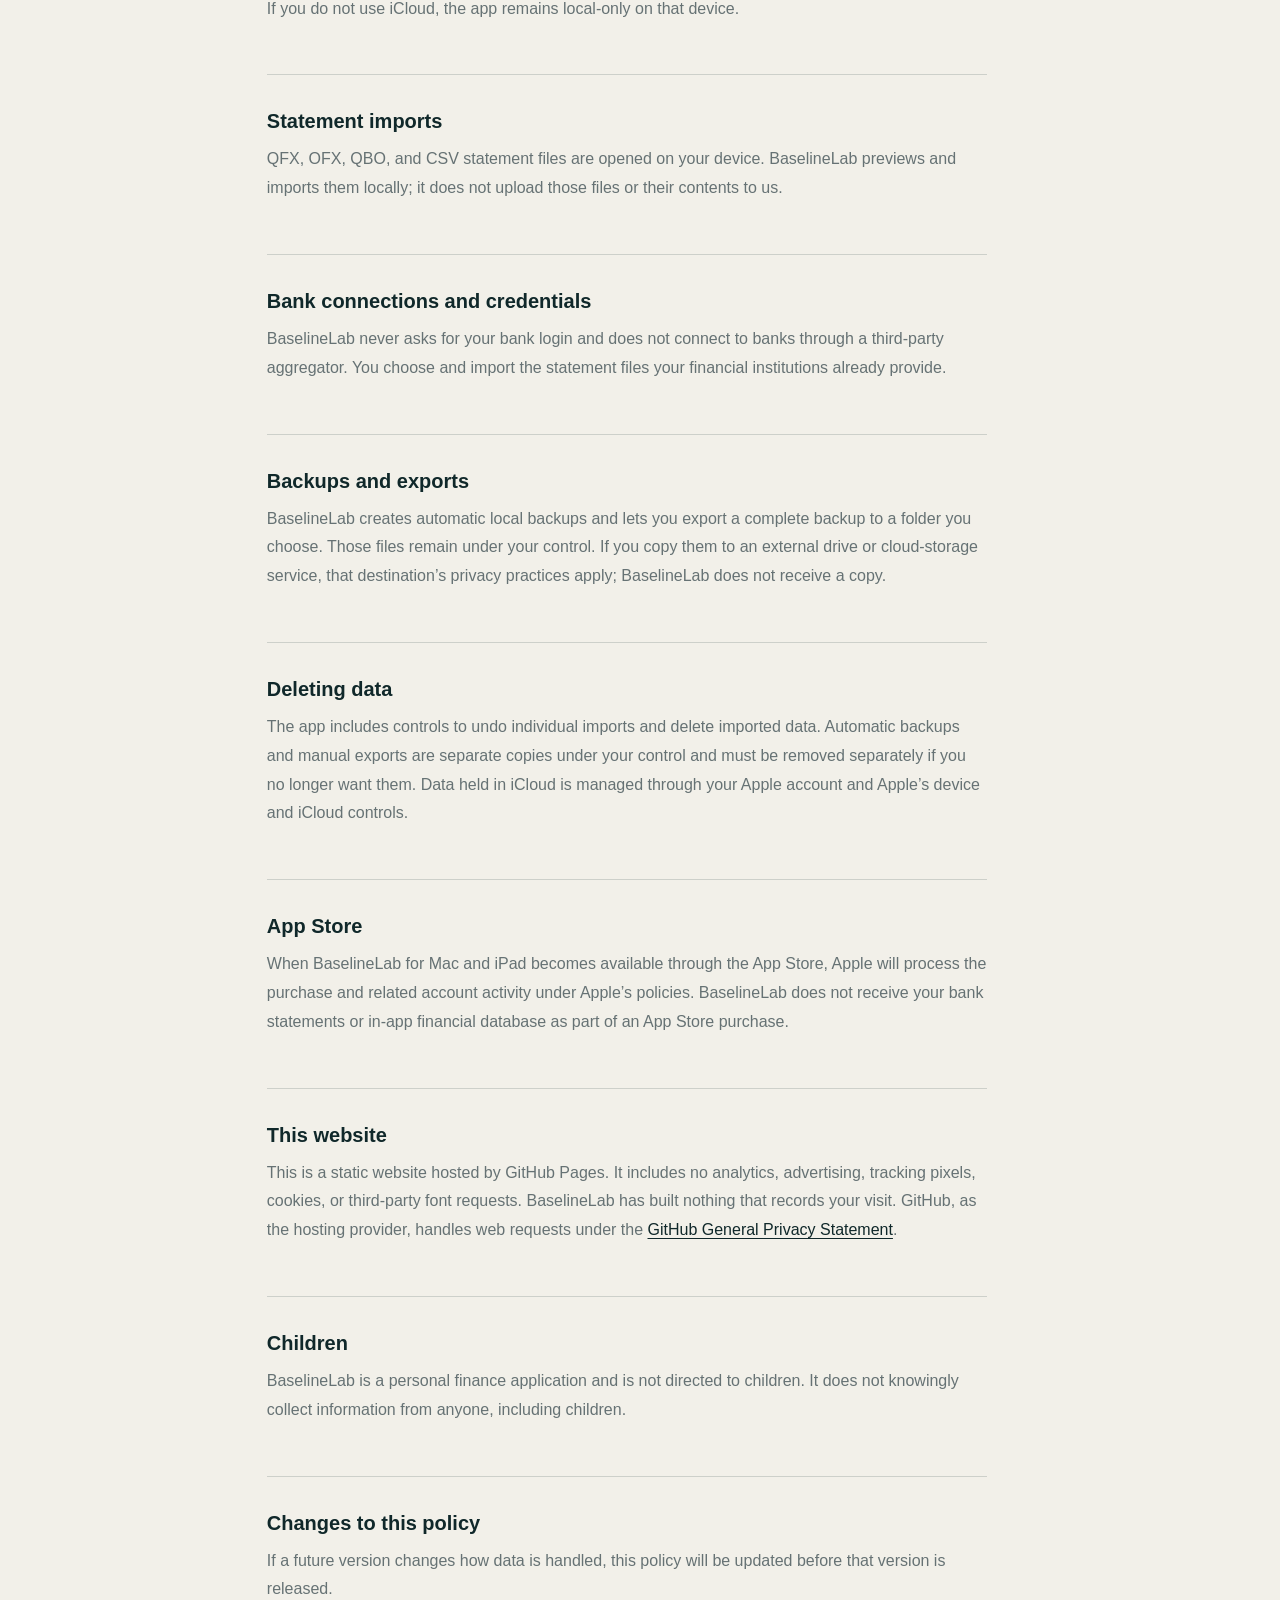
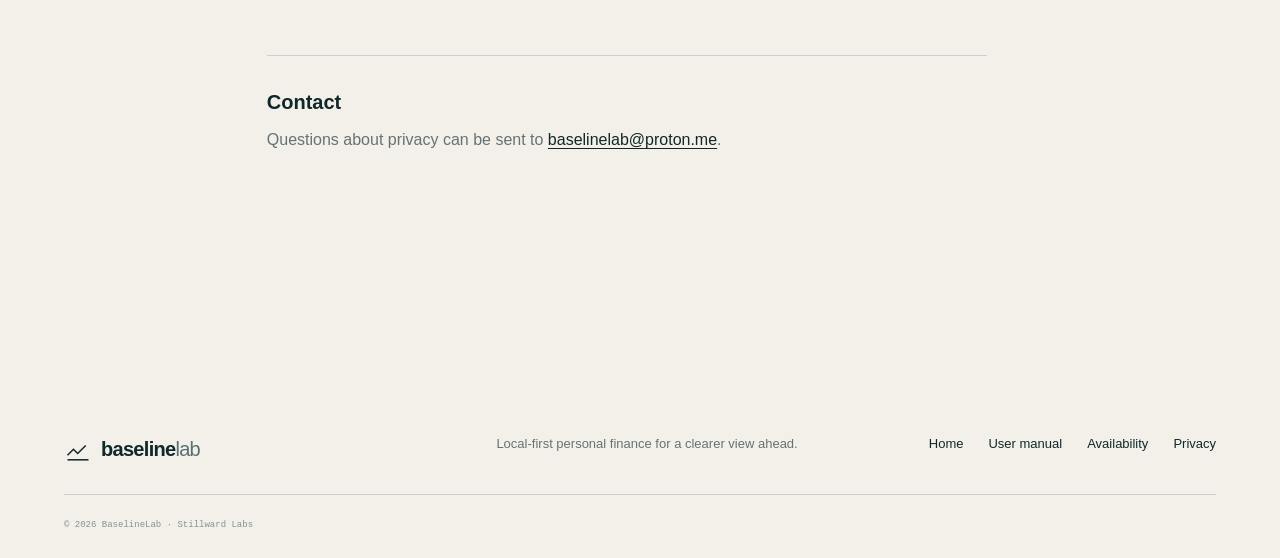
==== commit 8f97f537: "Update beta and contact email" ====
--- a/privacy.html
+++ b/privacy.html
@@ -107,7 +107,7 @@
 
         <section>
           <h2>Contact</h2>
-          <p>Questions about privacy can be sent to <a href="mailto:blackjack_wonk@proton.me">blackjack_wonk@proton.me</a>.</p>
+          <p>Questions about privacy can be sent to <a href="mailto:baselinelab@proton.me">baselinelab@proton.me</a>.</p>
         </section>
       </div>
     </main>
